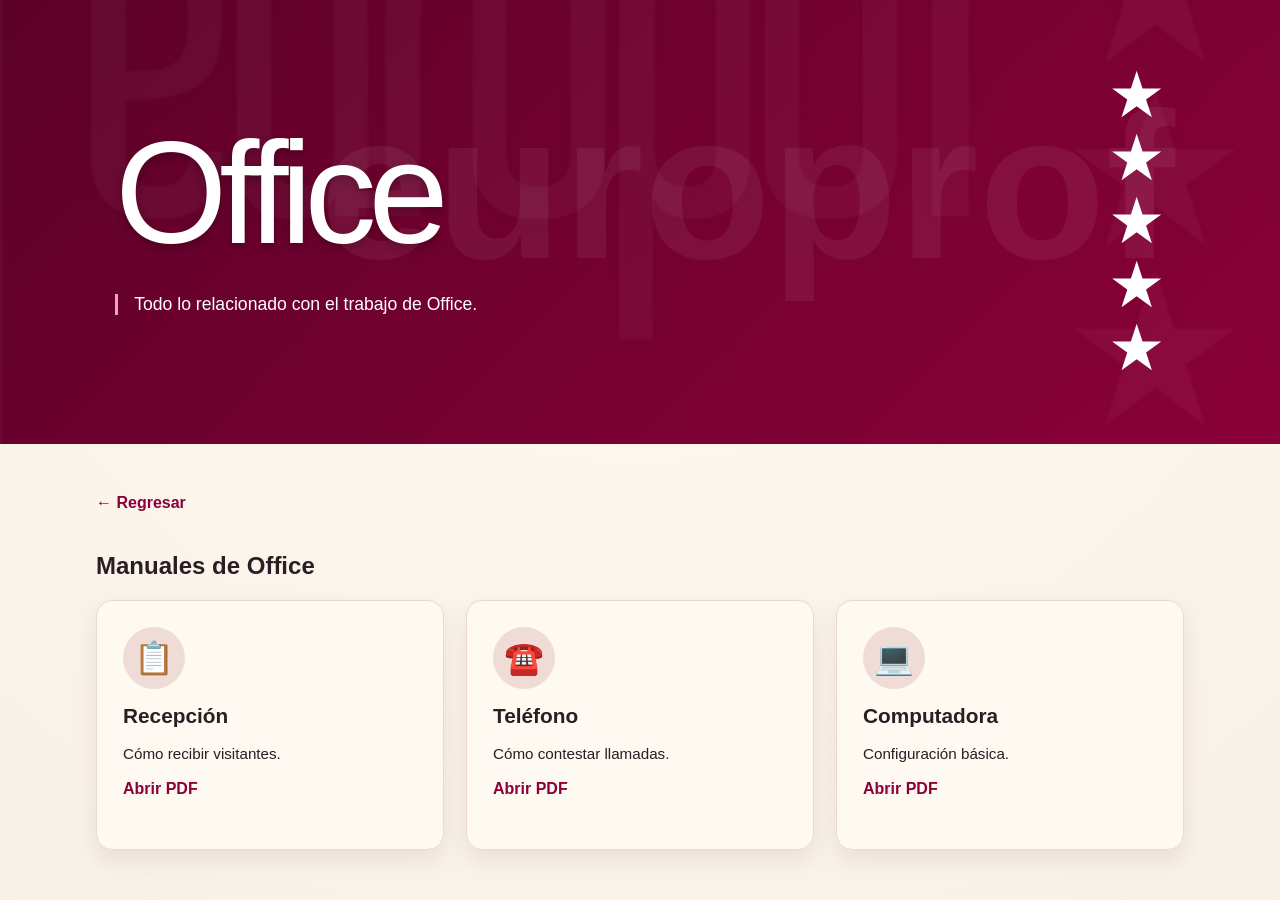
==== office.html @ 75b19666 "d" ====
<!DOCTYPE html>
<html lang="es">

<head>

<meta charset="UTF-8">
<meta name="viewport" content="width=device-width, initial-scale=1">

<title>Office | EuroProf</title>

<link rel="stylesheet" href="styles.css">

</head>

<body>

<header class="hero">

<div class="hero-text">

<h1>Office</h1>

<p>
Todo lo relacionado con el trabajo de Office.
</p>

</div>

<div class="stars">

<span>★</span>
<span>★</span>
<span>★</span>
<span>★</span>
<span>★</span>

</div>

</header>

<main style="width:85%;margin:auto;padding:50px 0;">

<a href="index.html" class="btn">
← Regresar
</a>

<h2 style="margin-top:40px;">
Manuales de Office
</h2>

<div class="manual-grid">

<div class="card">

<div class="icon">📋</div>

<h3>Recepción</h3>

<p>
Cómo recibir visitantes.
</p>

<a
class="btn"
href="manuales/office/recepcion.pdf"
target="_blank">

Abrir PDF

</a>

</div>

<div class="card">

<div class="icon">☎️</div>

<h3>Teléfono</h3>

<p>
Cómo contestar llamadas.
</p>

<a
class="btn"
href="manuales/office/telefono.pdf"
target="_blank">

Abrir PDF

</a>

</div>

<div class="card">

<div class="icon">💻</div>

<h3>Computadora</h3>

<p>
Configuración básica.
</p>

<a
class="btn"
href="manuales/office/computadora.pdf"
target="_blank">

Abrir PDF

</a>

</div>

</div>

</main>

</body>

</html>
---- styles.css ----
:root {
  --vino: #8b0038;
  --vino-oscuro: #5b0027;
  --uva: #a1134f;
  --hueso: #f8f1e7;
  --hueso-2: #fffaf2;
  --texto: #2c1c23;
  --suave: #ead9cf;
}

* {
  box-sizing: border-box;
}

body {
  margin: 0;
  background: radial-gradient(circle at top, #fffaf2, var(--hueso));
  color: var(--texto);
  font-family: "Trebuchet MS", Arial, sans-serif;
}

.hero {
  min-height: 390px;
  padding: 70px 9%;
  background:
    linear-gradient(135deg, rgba(91,0,39,.96), rgba(139,0,56,.96)),
    url("icono.png");
  background-size: cover;
  background-position: center;
  color: white;
  display: flex;
  justify-content: space-between;
  align-items: center;
  overflow: hidden;
  position: relative;
}

.hero::before {
  content: "europrof";
  position: absolute;
  font-size: 13rem;
  opacity: .06;
  left: 25%;
  top: 15%;
  font-weight: 700;
}

.kicker {
  font-size: 1.45rem;
  margin: 0 0 18px;
}

.hero h1 {
  margin: 0;
  font-size: clamp(4rem, 12vw, 9rem);
  letter-spacing: -8px;
  font-weight: 300;
  text-shadow: 0 4px 10px rgba(0,0,0,.25);
}

.hero-text p:last-child {
  max-width: 420px;
  font-size: 1.1rem;
  border-left: 3px solid #e9a6be;
  padding-left: 16px;
}

.stars {
  display: flex;
  flex-direction: column;
  gap: 12px;
  font-size: 4rem;
  line-height: .8;
}

.nav-card {
  width: 88%;
  margin: -30px auto 45px;
  background: rgba(255, 250, 242, .96);
  backdrop-filter: blur(12px);
  border: 1px solid var(--suave);
  border-radius: 18px;
  box-shadow: 0 18px 40px rgba(91,0,39,.16);
  display: flex;
  justify-content: space-around;
  gap: 10px;
  padding: 18px;
  position: relative;
  z-index: 2;
}

.nav-card a {
  color: var(--vino-oscuro);
  text-decoration: none;
  font-weight: 700;
  font-size: .9rem;
  padding: 14px 18px;
  border-radius: 12px;
}

.nav-card a.active,
.nav-card a:hover {
  background: linear-gradient(135deg, var(--vino), var(--uva));
  color: white;
}

main {
  width: 88%;
  margin: auto;
}

.controls {
  display: flex;
  gap: 18px;
  margin-bottom: 35px;
  flex-wrap: wrap;
}

input,
select {
  border: 1px solid var(--suave);
  border-radius: 12px;
  padding: 17px;
  background: white;
  font-size: 1rem;
  box-shadow: 0 8px 20px rgba(91,0,39,.07);
}

input {
  flex: 1;
  min-width: 260px;
}

select {
  min-width: 260px;
}

.layout {
  display: grid;
  grid-template-columns: 1fr 300px;
  gap: 32px;
}

.section-title {
  color: var(--vino);
  font-size: 1.7rem;
  margin-bottom: 24px;
}

.manual-grid {
  display: grid;
  grid-template-columns: repeat(auto-fit, minmax(230px, 1fr));
  gap: 22px;
}

.card {
  background: rgba(255, 250, 242, .9);
  border: 1px solid var(--suave);
  border-radius: 16px;
  padding: 26px;
  min-height: 250px;
  box-shadow: 0 10px 25px rgba(91,0,39,.09);
  position: relative;
  transition: .25s ease;
}

.card:hover {
  transform: translateY(-6px);
  box-shadow: 0 18px 34px rgba(91,0,39,.17);
}

.card.importante::after {
  content: "★";
  position: absolute;
  top: 0;
  right: 18px;
  background: var(--vino);
  color: white;
  padding: 9px 12px;
  font-size: 1.4rem;
}

.icon {
  width: 62px;
  height: 62px;
  background: #f0dcd7;
  color: var(--vino);
  border-radius: 50%;
  display: grid;
  place-items: center;
  font-size: 2rem;
  margin-bottom: 15px;
}

.card h3 {
  margin: 0 0 12px;
  font-size: 1.3rem;
}

.tag {
  display: inline-block;
  background: #efd4d8;
  color: var(--vino-oscuro);
  padding: 6px 10px;
  border-radius: 7px;
  font-size: .8rem;
  margin-bottom: 15px;
}

.card p {
  line-height: 1.45;
  font-size: .95rem;
}

.btn {
  color: var(--vino);
  font-weight: 700;
  text-decoration: none;
}

.sidebar {
  background: rgba(255,250,242,.7);
  border: 1px solid var(--suave);
  border-radius: 20px;
  padding: 24px;
  height: fit-content;
}

.sidebar h3 {
  color: var(--vino);
}

.sidebar ul {
  padding: 0;
  list-style: none;
}

.sidebar li {
  border-bottom: 1px solid var(--suave);
  padding: 15px 0;
  font-weight: 700;
  color: var(--vino-oscuro);
}

.quote {
  margin-top: 28px;
  background: linear-gradient(135deg, var(--vino), var(--vino-oscuro));
  color: white;
  border-radius: 14px;
  padding: 28px;
  font-size: 1.2rem;
}

footer {
  margin-top: 70px;
  background: linear-gradient(135deg, var(--vino-oscuro), var(--vino));
  color: white;
  padding: 50px 9%;
  display: grid;
  grid-template-columns: 2fr 1fr 1fr 1fr;
  gap: 30px;
}

.footer-logo {
  font-size: 3rem;
  letter-spacing: -4px;
}

.footer-logo span {
  display: block;
  font-size: 1.2rem;
  letter-spacing: 2px;
}

footer p {
  opacity: .85;
  margin: 8px 0;
}

@media (max-width: 850px) {
  .hero {
    min-height: 330px;
    padding: 45px 7%;
  }

  .stars {
    font-size: 2.6rem;
  }

  .nav-card {
    flex-wrap: wrap;
  }

  .layout {
    grid-template-columns: 1fr;
  }

  footer {
    grid-template-columns: 1fr;
  }
}
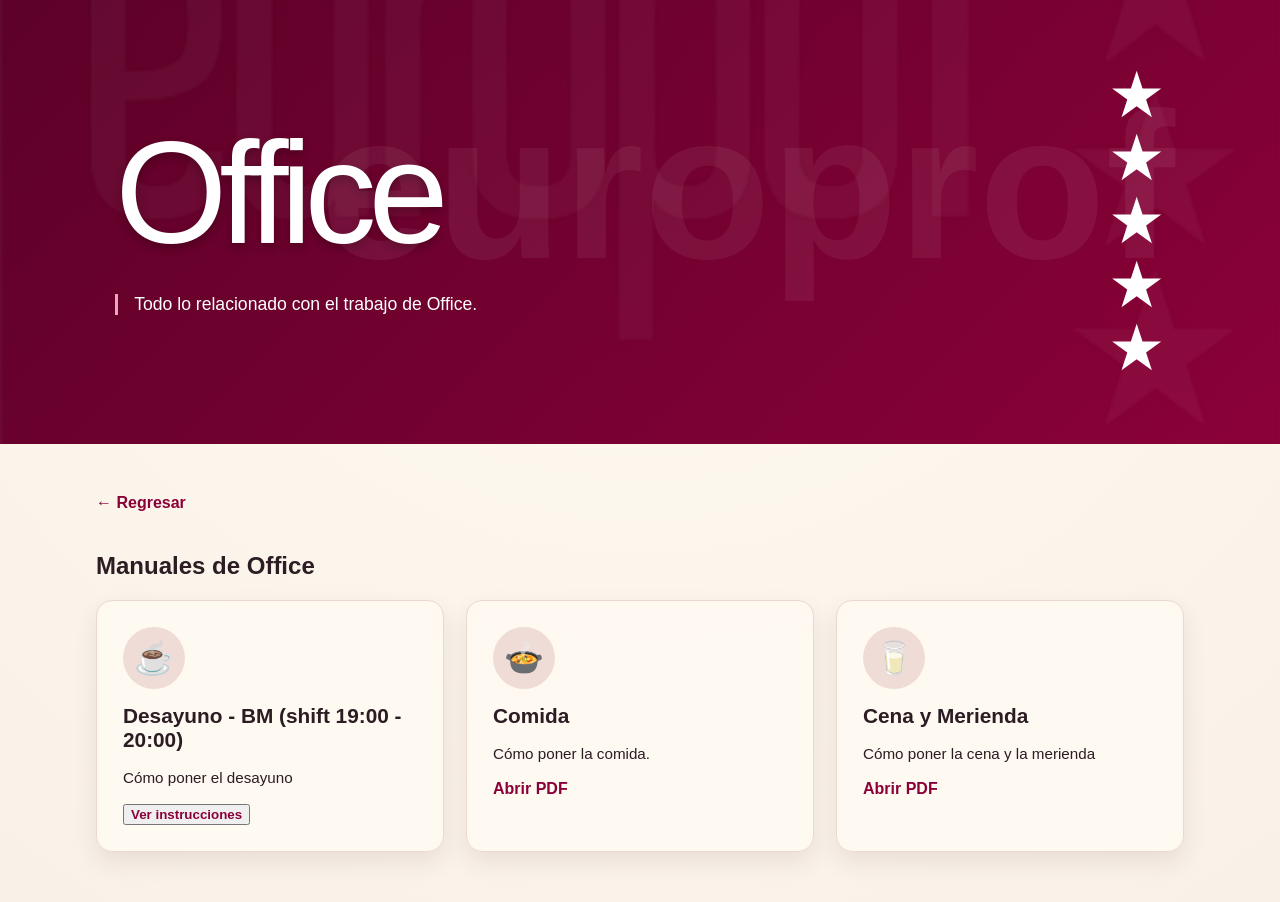
==== commit 902e5f15: "ff" ====
--- a/office.html
+++ b/office.html
@@ -52,33 +52,28 @@
 
 <div class="card">
 
-<div class="icon">📋</div>
+<div class="icon">☕️</div>
 
-<h3>Recepción</h3>
+<h3>Desayuno - BM (shift 19:00 - 20:00)</h3>
 
 <p>
-Cómo recibir visitantes.
+Cómo poner el desayuno
 </p>
 
-<a
-class="btn"
-href="manuales/office/recepcion.pdf"
-target="_blank">
-
-Abrir PDF
-
-</a>
+<button class="btn" onclick="abrirDesayuno()">
+Ver instrucciones
+</button>
 
 </div>
 
 <div class="card">
 
-<div class="icon">☎️</div>
+<div class="icon">🍲</div>
 
-<h3>Teléfono</h3>
+<h3>Comida</h3>
 
 <p>
-Cómo contestar llamadas.
+Cómo poner la comida.
 </p>
 
 <a
@@ -94,12 +89,12 @@
 
 <div class="card">
 
-<div class="icon">💻</div>
+<div class="icon">🥛</div>
 
-<h3>Computadora</h3>
+<h3>Cena y Merienda</h3>
 
 <p>
-Configuración básica.
+Cómo poner la cena y la merienda
 </p>
 
 <a
@@ -117,6 +112,66 @@
 
 </main>
 
+<!-- Ventana emergente -->
+
+<div id="modalDesayuno" class="modal">
+
+    <div class="modal-contenido">
+
+        <span class="cerrar"
+              onclick="cerrarDesayuno()">
+
+            ×
+
+        </span>
+
+        <h2>
+            ☕ Desayuno
+        </h2>
+
+        <p>
+
+            Esta es la forma correcta de poner la mesa.
+
+        </p>
+
+        <img
+            src="desayuno.png"
+            alt="Desayuno"
+            class="imagen-manual">
+
+    </div>
+
+</div>
+
+<script>
+
+function abrirDesayuno(){
+
+document.getElementById("modalDesayuno").style.display="flex";
+
+}
+
+function cerrarDesayuno(){
+
+document.getElementById("modalDesayuno").style.display="none";
+
+}
+
+window.onclick=function(event){
+
+const modal=document.getElementById("modalDesayuno");
+
+if(event.target===modal){
+
+modal.style.display="none";
+
+}
+
+}
+
+</script>
+
 </body>
 
 </html>
--- a/styles.css
+++ b/styles.css
@@ -298,4 +298,96 @@
   footer {
     grid-template-columns: 1fr;
   }
+}
+
+/* ==========================
+   MODAL
+========================== */
+
+.modal{
+
+display:none;
+
+position:fixed;
+
+left:0;
+
+top:0;
+
+width:100%;
+
+height:100%;
+
+background:rgba(0,0,0,.65);
+
+justify-content:center;
+
+align-items:center;
+
+z-index:9999;
+
+backdrop-filter:blur(6px);
+
+}
+
+.modal-contenido{
+
+background:white;
+
+width:85%;
+
+max-width:900px;
+
+padding:35px;
+
+border-radius:22px;
+
+box-shadow:0 20px 50px rgba(0,0,0,.35);
+
+animation:aparece .3s;
+
+}
+
+@keyframes aparece{
+
+from{
+
+transform:translateY(40px);
+
+opacity:0;
+
+}
+
+to{
+
+transform:translateY(0);
+
+opacity:1;
+
+}
+
+}
+
+.cerrar{
+
+float:right;
+
+font-size:40px;
+
+cursor:pointer;
+
+color:#8b0038;
+
+}
+
+.imagen-manual{
+
+width:100%;
+
+margin-top:25px;
+
+border-radius:18px;
+
+box-shadow:0 15px 30px rgba(0,0,0,.18);
+
 }
